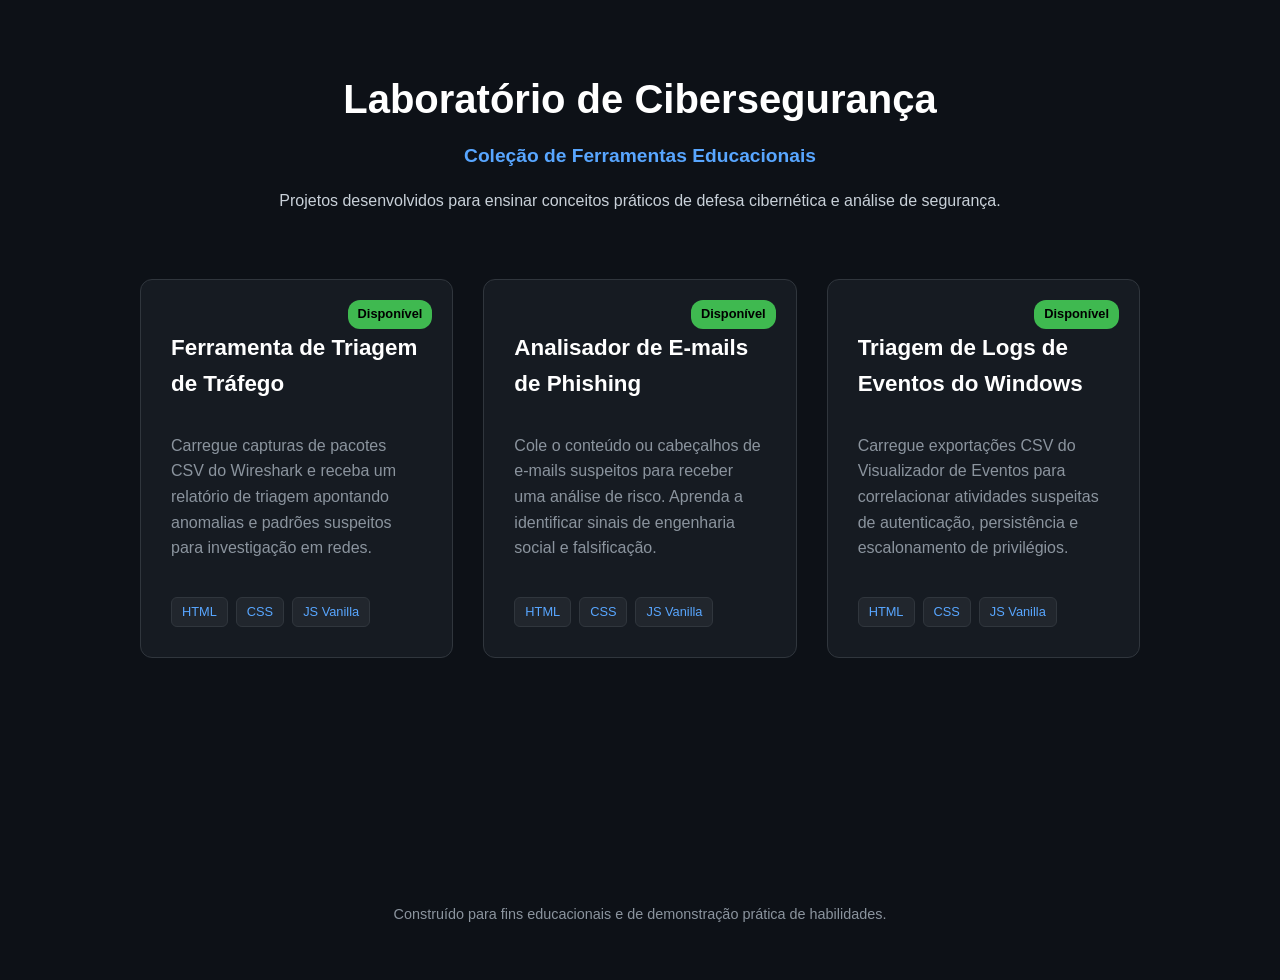
==== index.html @ 492ac11e "Versão inicial: Portal, Phishing Analyser, Network Traffic Triage e Windows Event Logs" ====
<!DOCTYPE html>
<html lang="pt-BR">
<head>
    <meta charset="UTF-8">
    <meta name="viewport" content="width=device-width, initial-scale=1.0">
    <title>Laboratório de Cibersegurança</title>
    <link rel="stylesheet" href="styles.css">
    <link rel="icon" href="data:image/svg+xml,<svg xmlns=%22http://www.w3.org/2000/svg%22 viewBox=%220 0 100 100%22><text y=%22.9em%22 font-size=%2290%22>🛡️</text></svg>">
</head>
<body>
    <header>
        <h1>Laboratório de Cibersegurança</h1>
        <h2>Coleção de Ferramentas Educacionais</h2>
        <p>Projetos desenvolvidos para ensinar conceitos práticos de defesa cibernética e análise de segurança.</p>
    </header>

    <main class="projects-grid">
        <!-- Projeto 1: Triagem de Tráfego -->
        <a href="triagem-trafego/index.html" class="project-card">
            <div class="status-badge status-active">Disponível</div>
            <h3>Ferramenta de Triagem de Tráfego</h3>
            <p>Carregue capturas de pacotes CSV do Wireshark e receba um relatório de triagem apontando anomalias e padrões suspeitos para investigação em redes.</p>
            <div class="tech-tags">
                <span>HTML</span>
                <span>CSS</span>
                <span>JS Vanilla</span>
            </div>
        </a>

        <!-- Projeto 2: Analisador de Phishing -->
        <a href="analisador-phishing/index.html" class="project-card">
            <div class="status-badge status-active">Disponível</div>
            <h3>Analisador de E-mails de Phishing</h3>
            <p>Cole o conteúdo ou cabeçalhos de e-mails suspeitos para receber uma análise de risco. Aprenda a identificar sinais de engenharia social e falsificação.</p>
            <div class="tech-tags">
                <span>HTML</span>
                <span>CSS</span>
                <span>JS Vanilla</span>
            </div>
        </a>

        <!-- Projeto 3: Analisador de Logs do Windows -->
        <a href="triagem-logs-windows/index.html" class="project-card">
            <div class="status-badge status-active">Disponível</div>
            <h3>Triagem de Logs de Eventos do Windows</h3>
            <p>Carregue exportações CSV do Visualizador de Eventos para correlacionar atividades suspeitas de autenticação, persistência e escalonamento de privilégios.</p>
            <div class="tech-tags">
                <span>HTML</span>
                <span>CSS</span>
                <span>JS Vanilla</span>
            </div>
        </a>
    </main>

    <footer>
        <p>Construído para fins educacionais e de demonstração prática de habilidades.</p>
    </footer>
</body>
</html>
---- styles.css ----
:root {
    --bg-color: #0d1117;
    --card-bg: #161b22;
    --text-color: #c9d1d9;
    --accent-color: #58a6ff;
    --border-color: #30363d;
    --hover-bg: #21262d;
    
    --status-active: #3fb950;
    --status-soon: #d29922;
}

body {
    font-family: -apple-system, BlinkMacSystemFont, "Segoe UI", Helvetica, Arial, sans-serif;
    background-color: var(--bg-color);
    color: var(--text-color);
    margin: 0;
    padding: 40px 20px;
    line-height: 1.6;
    display: flex;
    flex-direction: column;
    align-items: center;
    min-height: 100vh;
}

header {
    text-align: center;
    margin-bottom: 50px;
    max-width: 800px;
}

h1 {
    color: #ffffff;
    font-size: 2.5em;
    margin-bottom: 10px;
}

h2 {
    color: var(--accent-color);
    font-size: 1.2em;
    margin-top: 0;
}

.projects-grid {
    display: grid;
    grid-template-columns: repeat(auto-fit, minmax(300px, 1fr));
    gap: 30px;
    width: 100%;
    max-width: 1000px;
}

.project-card {
    background-color: var(--card-bg);
    border: 1px solid var(--border-color);
    border-radius: 12px;
    padding: 30px;
    text-decoration: none;
    color: inherit;
    transition: transform 0.2s, box-shadow 0.2s, border-color 0.2s;
    position: relative;
    display: flex;
    flex-direction: column;
}

.project-card:hover:not(.disabled) {
    transform: translateY(-5px);
    box-shadow: 0 8px 24px rgba(0,0,0,0.5);
    border-color: var(--accent-color);
    background-color: var(--hover-bg);
}

.project-card h3 {
    color: #ffffff;
    margin-top: 20px;
    margin-bottom: 15px;
    font-size: 1.4em;
}

.project-card p {
    flex-grow: 1;
    color: #8b949e;
}

.status-badge {
    position: absolute;
    top: 20px;
    right: 20px;
    padding: 4px 10px;
    border-radius: 12px;
    font-size: 0.8em;
    font-weight: bold;
    color: #000;
}

.status-active {
    background-color: var(--status-active);
}

.status-soon {
    background-color: var(--status-soon);
}

.disabled {
    opacity: 0.6;
    cursor: not-allowed;
}

.tech-tags {
    margin-top: 20px;
    display: flex;
    gap: 8px;
    flex-wrap: wrap;
}

.tech-tags span {
    background-color: #21262d;
    border: 1px solid var(--border-color);
    padding: 4px 10px;
    border-radius: 6px;
    font-size: 0.8em;
    color: var(--accent-color);
}

footer {
    margin-top: auto;
    padding-top: 50px;
    color: #8b949e;
    font-size: 0.9em;
}
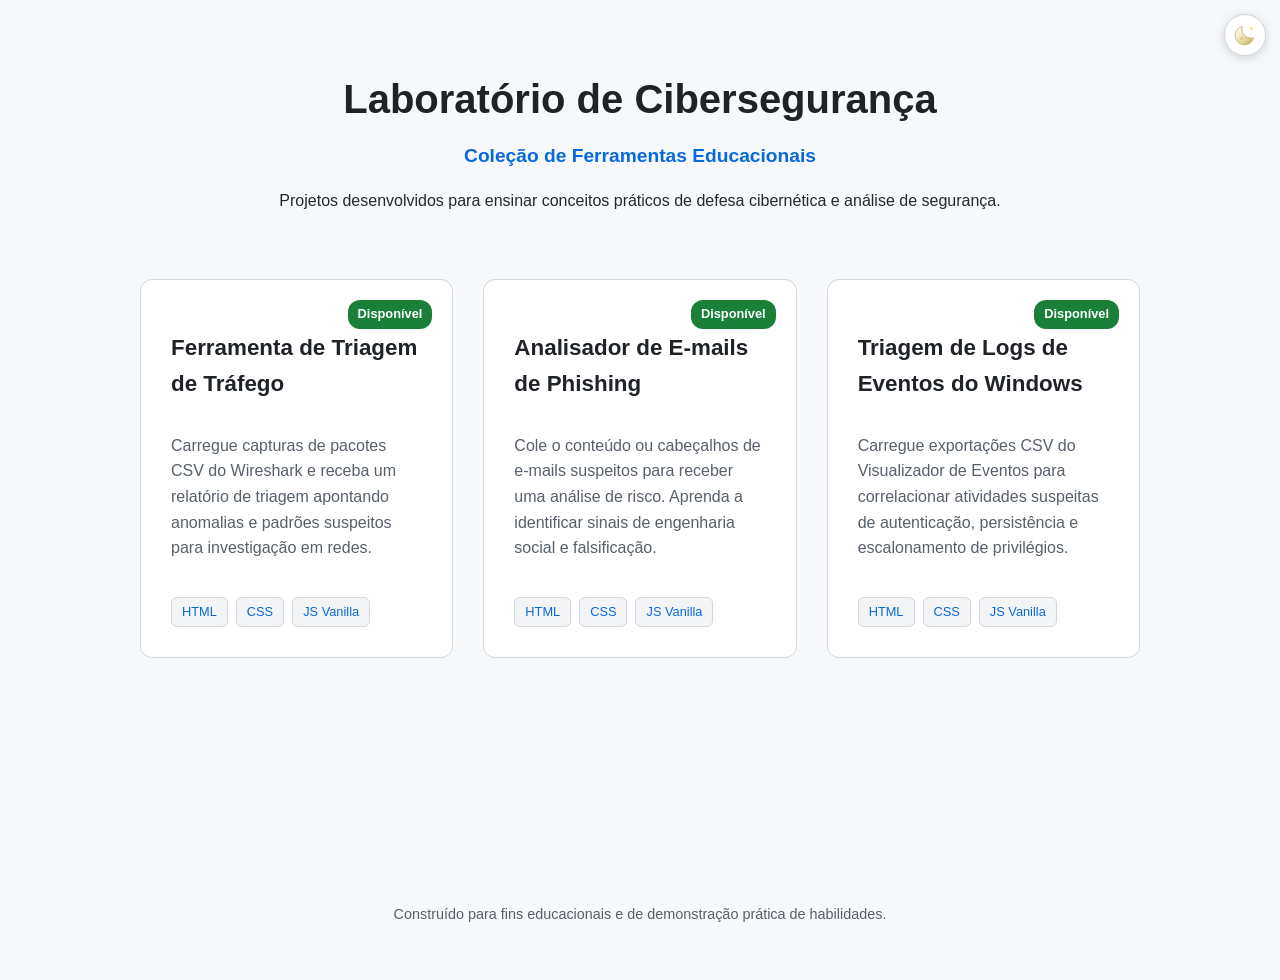
==== commit 9602f91c: "Adiciona botão de alternância de tema (claro/escuro) com ícones em SVG no portal e ferramentas" ====
--- a/index.html
+++ b/index.html
@@ -4,7 +4,8 @@
     <meta charset="UTF-8">
     <meta name="viewport" content="width=device-width, initial-scale=1.0">
     <title>Laboratório de Cibersegurança</title>
-    <link rel="stylesheet" href="styles.css">
+    <link rel="stylesheet" href="styles.css?v=4">
+    <script src="theme.js?v=2"></script>
     <link rel="icon" href="data:image/svg+xml,<svg xmlns=%22http://www.w3.org/2000/svg%22 viewBox=%220 0 100 100%22><text y=%22.9em%22 font-size=%2290%22>🛡️</text></svg>">
 </head>
 <body>
--- a/styles.css
+++ b/styles.css
@@ -8,6 +8,19 @@
     
     --status-active: #3fb950;
     --status-soon: #d29922;
+    /* Variaveis do sistema de temas */
+    --heading-color: #ffffff;
+    --muted-color: #8b949e;
+    --surface-2: #21262d;
+    --surface-3: #30363d;
+    --code-bg: #1f2428;
+    --privacy-bg: #093414;
+    --privacy-text: #3fb950;
+    --privacy-border: #238636;
+    --btn-primary-bg: #238636;
+    --btn-primary-hover: #2ea043;
+    --on-color: #000000;
+    --shadow: rgba(0, 0, 0, 0.5);
 }
 
 body {
@@ -30,7 +43,7 @@
 }
 
 h1 {
-    color: #ffffff;
+    color: var(--heading-color);
     font-size: 2.5em;
     margin-bottom: 10px;
 }
@@ -64,13 +77,13 @@
 
 .project-card:hover:not(.disabled) {
     transform: translateY(-5px);
-    box-shadow: 0 8px 24px rgba(0,0,0,0.5);
+    box-shadow: 0 8px 24px var(--shadow);
     border-color: var(--accent-color);
     background-color: var(--hover-bg);
 }
 
 .project-card h3 {
-    color: #ffffff;
+    color: var(--heading-color);
     margin-top: 20px;
     margin-bottom: 15px;
     font-size: 1.4em;
@@ -78,7 +91,7 @@
 
 .project-card p {
     flex-grow: 1;
-    color: #8b949e;
+    color: var(--muted-color);
 }
 
 .status-badge {
@@ -89,7 +102,7 @@
     border-radius: 12px;
     font-size: 0.8em;
     font-weight: bold;
-    color: #000;
+    color: var(--on-color);
 }
 
 .status-active {
@@ -113,7 +126,7 @@
 }
 
 .tech-tags span {
-    background-color: #21262d;
+    background-color: var(--surface-2);
     border: 1px solid var(--border-color);
     padding: 4px 10px;
     border-radius: 6px;
@@ -124,6 +137,41 @@
 footer {
     margin-top: auto;
     padding-top: 50px;
-    color: #8b949e;
+    color: var(--muted-color);
     font-size: 0.9em;
 }
+
+/* ===== Tema claro (ativado pelo botÃ£o de tema) ===== */
+:root[data-theme="light"] {
+    --bg-color: #f6f8fa;
+    --panel-bg: #ffffff;
+    --card-bg: #ffffff;
+    --text-color: #24292f;
+    --accent-color: #0969da;
+    --border-color: #d0d7de;
+    --hover-bg: #eaeef2;
+
+    --status-active: #1a7f37;
+    --status-soon: #9a6700;
+    --severity-info: #0969da;
+    --severity-low: #1a7f37;
+    --severity-medium: #9a6700;
+    --severity-high: #cf222e;
+    --risk-low: #1a7f37;
+    --risk-medium: #9a6700;
+    --risk-high: #cf222e;
+    --risk-critical: #82071e;
+
+    --heading-color: #1f2328;
+    --muted-color: #57606a;
+    --surface-2: #f3f4f6;
+    --surface-3: #e1e4e8;
+    --code-bg: #f6f8fa;
+    --privacy-bg: #dafbe1;
+    --privacy-text: #116329;
+    --privacy-border: #4ac26b;
+    --btn-primary-bg: #1f883d;
+    --btn-primary-hover: #1a7f37;
+    --on-color: #ffffff;
+    --shadow: rgba(140, 149, 159, 0.35);
+}
